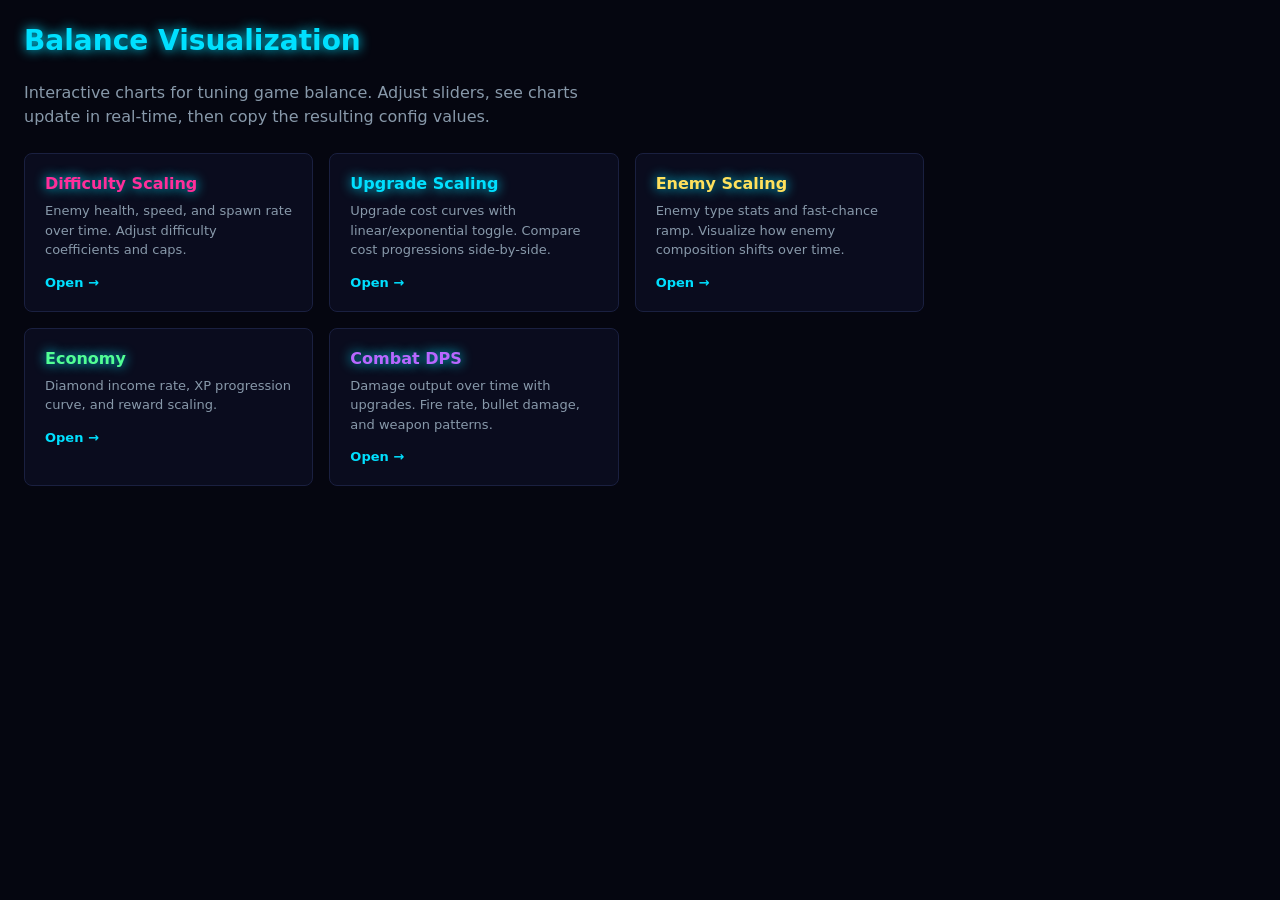
==== viz/index.html @ e770480a "Big refactor of monoliths, centralized configs, first pass visualizers." ====
<!DOCTYPE html>
<html lang="en">
<head>
  <meta charset="utf-8">
  <meta name="viewport" content="width=device-width, initial-scale=1">
  <title>Balance Visualization</title>
  <link rel="stylesheet" href="viz.css">
</head>
<body>
  <h1 class="page-title">Balance Visualization</h1>
  <p style="color: var(--text-dim); margin-bottom: 24px; max-width: 600px; line-height: 1.5;">
    Interactive charts for tuning game balance. Adjust sliders, see charts update in real-time, then copy the resulting config values.
  </p>
  <div class="card-grid">
    <div class="card">
      <h3 style="color: #ff2e9a;">Difficulty Scaling</h3>
      <p>Enemy health, speed, and spawn rate over time. Adjust difficulty coefficients and caps.</p>
      <a href="difficulty.html">Open &rarr;</a>
    </div>
    <div class="card">
      <h3 style="color: #00e0ff;">Upgrade Scaling</h3>
      <p>Upgrade cost curves with linear/exponential toggle. Compare cost progressions side-by-side.</p>
      <a href="upgrade-scaling.html">Open &rarr;</a>
    </div>
    <div class="card">
      <h3 style="color: #ffe15c;">Enemy Scaling</h3>
      <p>Enemy type stats and fast-chance ramp. Visualize how enemy composition shifts over time.</p>
      <a href="enemy-scaling.html">Open &rarr;</a>
    </div>
    <div class="card">
      <h3 style="color: #52ff94;">Economy</h3>
      <p>Diamond income rate, XP progression curve, and reward scaling.</p>
      <a href="economy.html">Open &rarr;</a>
    </div>
    <div class="card">
      <h3 style="color: #b967ff;">Combat DPS</h3>
      <p>Damage output over time with upgrades. Fire rate, bullet damage, and weapon patterns.</p>
      <a href="combat-dps.html">Open &rarr;</a>
    </div>
  </div>
</body>
</html>
---- viz/viz.css ----
:root {
  --bg: #050610;
  --surface: #0a0c1e;
  --border: #1a2040;
  --text: #f6fbff;
  --text-dim: #8899aa;
  --accent: #00e0ff;
  --accent2: #52ff94;
  --accent3: #b967ff;
  --accent4: #ffe15c;
  --accent5: #ff8a2a;
}

* { margin: 0; padding: 0; box-sizing: border-box; }

body {
  background: var(--bg);
  color: var(--text);
  font-family: "Inter", system-ui, sans-serif;
  min-height: 100vh;
  padding: 24px;
}

h1, h2, h3 {
  text-shadow: 0 0 12px var(--accent);
}

a { color: var(--accent); text-decoration: none; }
a:hover { text-decoration: underline; }

.page-title {
  font-size: 28px;
  font-weight: 700;
  margin-bottom: 24px;
  color: var(--accent);
}

.back-link {
  display: inline-block;
  margin-bottom: 16px;
  font-size: 14px;
}

.layout {
  display: grid;
  grid-template-columns: 280px 1fr;
  gap: 24px;
  max-width: 1200px;
}

.sidebar {
  background: var(--surface);
  border: 1px solid var(--border);
  border-radius: 8px;
  padding: 16px;
  max-height: 90vh;
  overflow-y: auto;
}

.sidebar h3 {
  font-size: 14px;
  margin-bottom: 12px;
  color: var(--accent);
}

.slider-row {
  margin-bottom: 10px;
}

.slider-row label {
  display: block;
  font-size: 12px;
  color: var(--text-dim);
  margin-bottom: 4px;
}

.slider-value {
  color: var(--accent2);
  font-weight: 600;
}

.slider-row input[type="range"] {
  width: 100%;
  accent-color: var(--accent);
}

.chart-area {
  background: var(--surface);
  border: 1px solid var(--border);
  border-radius: 8px;
  padding: 16px;
  min-height: 400px;
}

.chart-area canvas {
  width: 100% !important;
  height: auto !important;
}

.copy-btn {
  margin-top: 12px;
  width: 100%;
  padding: 8px 16px;
  background: transparent;
  border: 1px solid var(--accent);
  color: var(--accent);
  border-radius: 6px;
  cursor: pointer;
  font-size: 13px;
  font-weight: 600;
  transition: all 0.15s;
}

.copy-btn:hover {
  background: var(--accent);
  color: var(--bg);
}

.card-grid {
  display: grid;
  grid-template-columns: repeat(auto-fill, minmax(220px, 1fr));
  gap: 16px;
  max-width: 900px;
}

.card {
  background: var(--surface);
  border: 1px solid var(--border);
  border-radius: 8px;
  padding: 20px;
  transition: border-color 0.2s, box-shadow 0.2s;
}

.card:hover {
  border-color: var(--accent);
  box-shadow: 0 0 20px rgba(0, 224, 255, 0.15);
}

.card h3 {
  font-size: 16px;
  margin-bottom: 8px;
}

.card p {
  font-size: 13px;
  color: var(--text-dim);
  margin-bottom: 12px;
  line-height: 1.5;
}

.card a {
  font-size: 13px;
  font-weight: 600;
}

@media (max-width: 768px) {
  .layout {
    grid-template-columns: 1fr;
  }
}
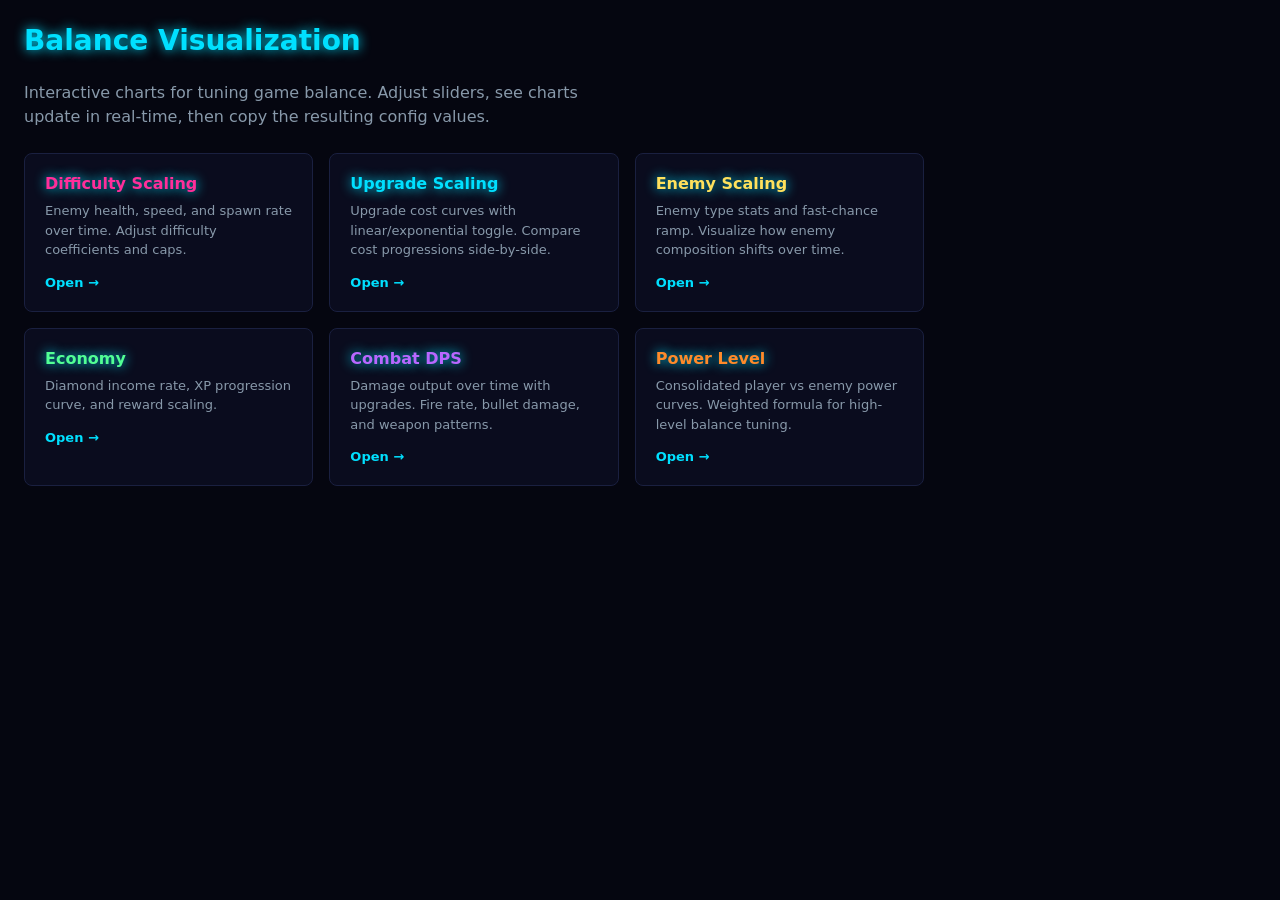
==== commit 9c6d0648: "Implement multishot multi-fire, extra-shot integer levels, power level formula/viz, and difficulty c" ====
--- a/viz/index.html
+++ b/viz/index.html
@@ -37,6 +37,11 @@
       <p>Damage output over time with upgrades. Fire rate, bullet damage, and weapon patterns.</p>
       <a href="combat-dps.html">Open &rarr;</a>
     </div>
+    <div class="card">
+      <h3 style="color: #ff8a2a;">Power Level</h3>
+      <p>Consolidated player vs enemy power curves. Weighted formula for high-level balance tuning.</p>
+      <a href="power-level.html">Open &rarr;</a>
+    </div>
   </div>
 </body>
 </html>
